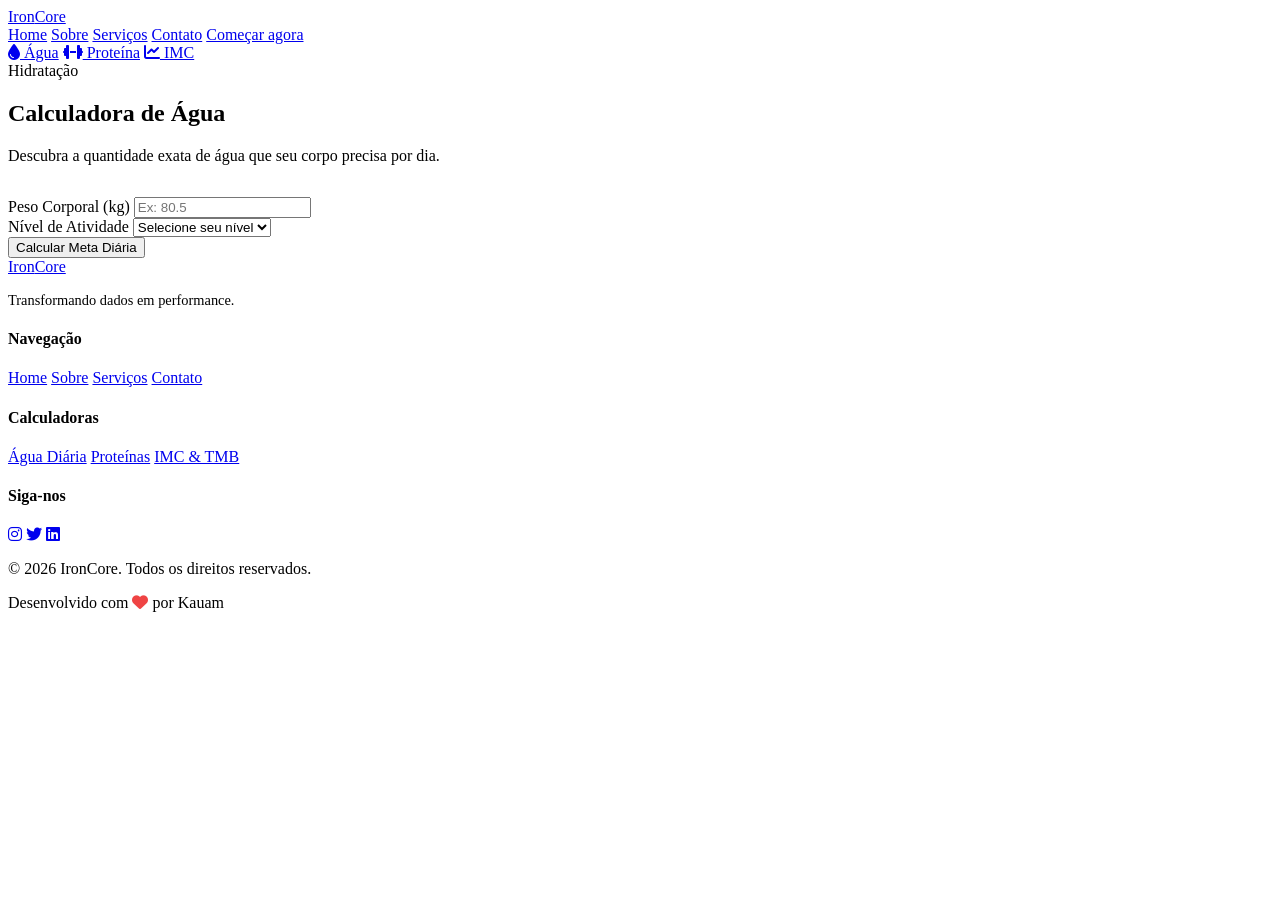
==== site Ironcore/pages/calc-agua.html @ 98039644 "chore: add remaining project files" ====
<!DOCTYPE html>
<html lang="pt-BR">
<head>
  <meta charset="UTF-8">
  <meta name="viewport" content="width=device-width, initial-scale=1.0">
  <title>Calculadora de Água | IronCore</title>
  <link rel="stylesheet" href="/css/styles.css">
  <link rel="stylesheet" href="https://cdnjs.cloudflare.com/ajax/libs/font-awesome/6.4.0/css/all.min.css">
  <link href="https://fonts.googleapis.com/css2?family=Inter:wght@400;500;600;700;800&display=swap" rel="stylesheet">
</head>
<body>

  <header class="header">
    <nav class="nav-container">
      <a href="/site Ironcore/index.html" class="logo">Iron<span>Core</span></a>
      <div class="nav-links">
        <a href="/site Ironcore/index.html">Home</a>
        <a href="sobre.html">Sobre</a>
        <a href="servicos.html">Serviços</a>
        <a href="contato.html">Contato</a>
        <a href="calc-agua.html" class="nav-cta">Começar agora</a>
      </div>
    </nav>
  </header>

  <main class="calc-container">
    <div class="calc-switcher">
      <a href="calc-agua.html" class="switch-item active"><i class="fas fa-droplet"></i> Água</a>
      <a href="calc-proteina.html" class="switch-item"><i class="fas fa-dumbbell"></i> Proteína</a>
      <a href="calc-imc.html" class="switch-item"><i class="fas fa-chart-line"></i> IMC</a>
    </div>

    <div class="calc-card">
      <div class="section-header" style="text-align: left; margin-bottom: 2rem;">
        <span class="label">Hidratação</span>
        <h2>Calculadora de Água</h2>
        <p>Descubra a quantidade exata de água que seu corpo precisa por dia.</p>
      </div>

      <form id="form-water" class="calc-form">
        <div class="input-group">
          <label for="water-weight">Peso Corporal (kg)</label>
          <input type="number" id="water-weight" placeholder="Ex: 80.5" step="0.1" required>
        </div>
        <div class="input-group">
          <label for="water-activity">Nível de Atividade</label>
          <select id="water-activity" required>
            <option value="" disabled selected hidden>Selecione seu nível</option>
            <option value="SEDENTARY">Sedentário</option>
            <option value="LIGHT">Leve</option>
            <option value="MODERATE">Moderado</option>
            <option value="INTENSE">Intenso</option>
            <option value="ATHLETE">Atleta</option>
          </select>
        </div>
        <button type="submit" class="btn btn-primary btn-calc">
          <span class="btn-text">Calcular Meta Diária</span>
          <div class="loader hidden"></div>
        </button>
      </form>

      <div id="result-water" class="result-box hidden"></div>
    </div>
  </main>

  <footer class="footer">
    <div class="footer-container">
      <div class="footer-col">
        <a href="/site Ironcore/index.html" class="logo">Iron<span>Core</span></a>
        <p style="color: var(--text-dim); margin-top: 1rem; font-size: 0.9rem;">
          Transformando dados em performance.
        </p>
      </div>
      <div class="footer-col">
        <h4>Navegação</h4>
        <div class="footer-links">
          <a href="/site Ironcore/index.html">Home</a>
          <a href="sobre.html">Sobre</a>
          <a href="servicos.html">Serviços</a>
          <a href="contato.html">Contato</a>
        </div>
      </div>
      <div class="footer-col">
        <h4>Calculadoras</h4>
        <div class="footer-links">
          <a href="calc-agua.html">Água Diária</a>
          <a href="calc-proteina.html">Proteínas</a>
          <a href="calc-imc.html">IMC & TMB</a>
        </div>
      </div>
      <div class="footer-col">
        <h4>Siga-nos</h4>
        <div class="social-links">
          <a href="#" class="social-icon"><i class="fab fa-instagram"></i></a>
          <a href="#" class="social-icon"><i class="fab fa-twitter"></i></a>
          <a href="#" class="social-icon"><i class="fab fa-linkedin"></i></a>
        </div>
      </div>
    </div>
    <div class="footer-bottom">
      <p>&copy; 2026 IronCore. Todos os direitos reservados.</p>
      <p>Desenvolvido com <i class="fas fa-heart" style="color: #ef4444"></i> por Kauam</p>
    </div>
  </footer>

  <script src="js/script.js"></script>
</body>
</html>
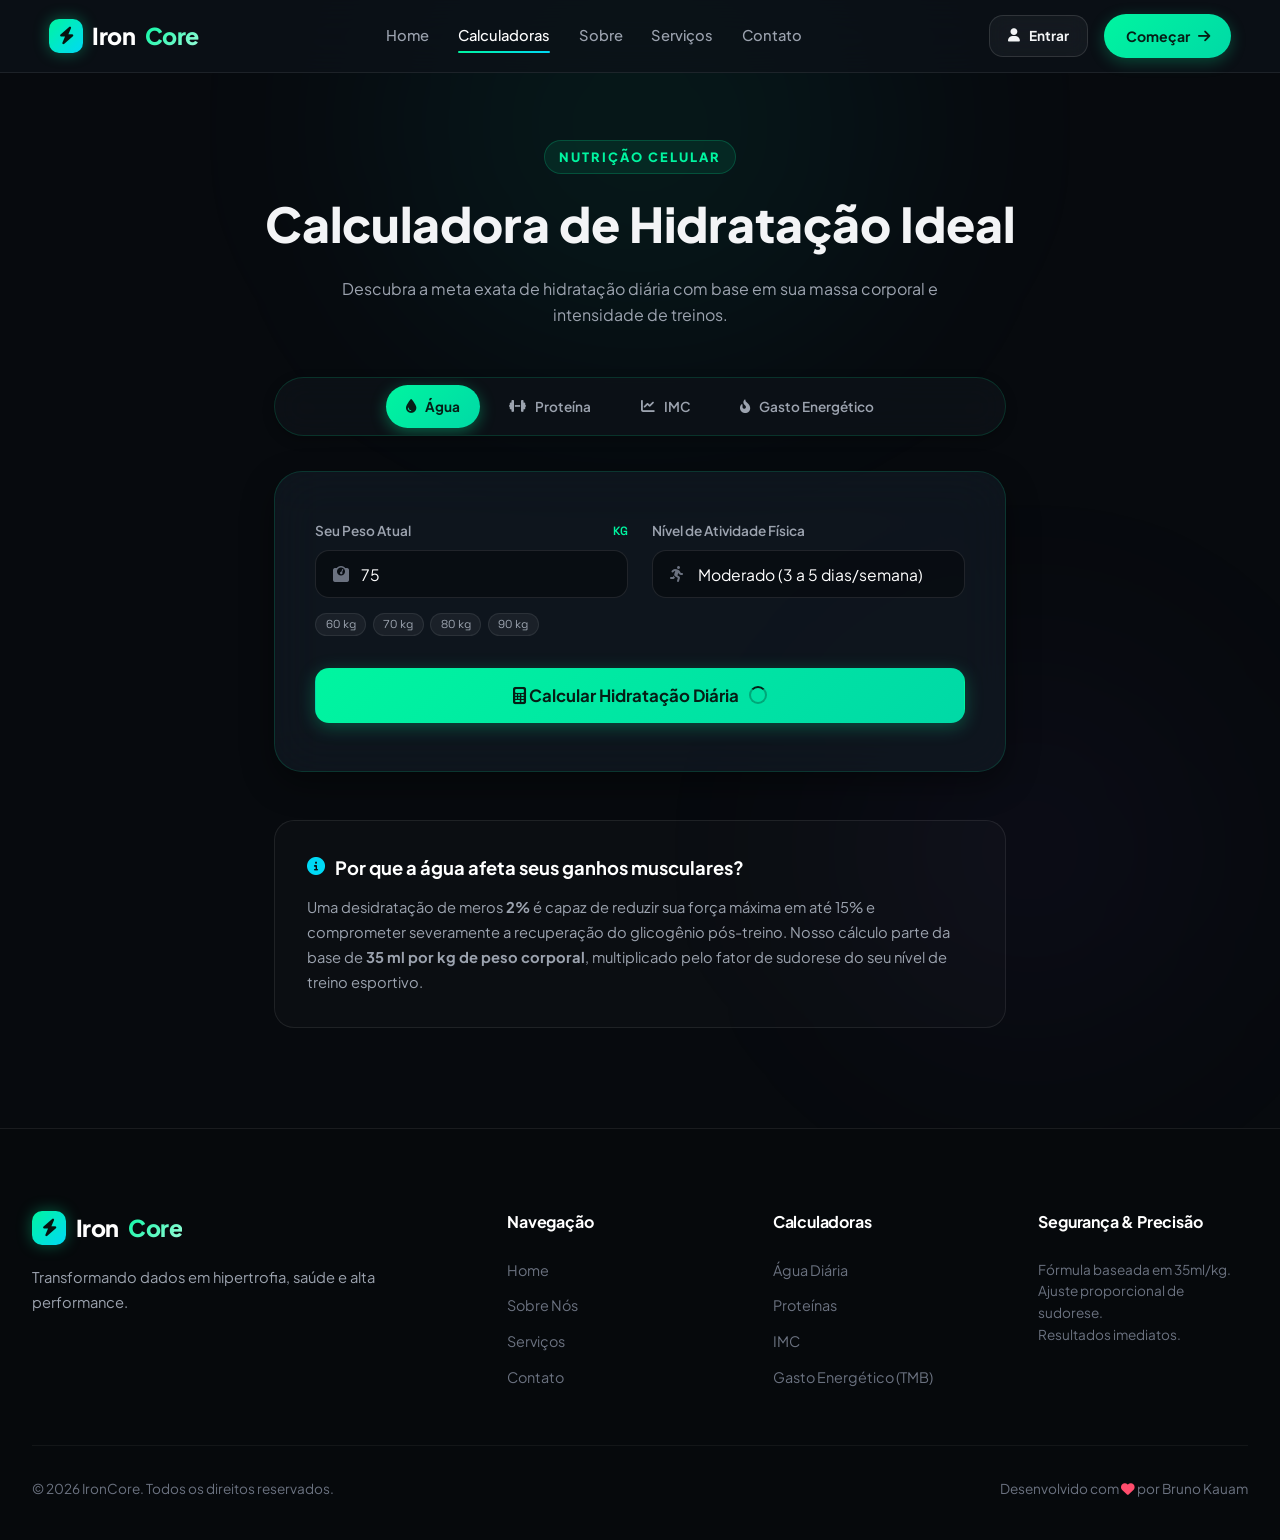
==== commit 309249d6: "refactor: remove dead code, fix caloric goals and improve exception handling" ====
--- a/site Ironcore/pages/calc-agua.html
+++ b/site Ironcore/pages/calc-agua.html
@@ -3,79 +3,154 @@
 <head>
   <meta charset="UTF-8">
   <meta name="viewport" content="width=device-width, initial-scale=1.0">
-  <title>Calculadora de Água | IronCore</title>
-  <link rel="stylesheet" href="/css/styles.css">
-  <link rel="stylesheet" href="https://cdnjs.cloudflare.com/ajax/libs/font-awesome/6.4.0/css/all.min.css">
-  <link href="https://fonts.googleapis.com/css2?family=Inter:wght@400;500;600;700;800&display=swap" rel="stylesheet">
+  <title>Calculadora de Água & Hidratação | IronCore</title>
+  
+  <link rel="preconnect" href="https://fonts.googleapis.com">
+  <link rel="preconnect" href="https://fonts.gstatic.com" crossorigin>
+  <link href="https://fonts.googleapis.com/css2?family=Plus+Jakarta+Sans:wght@300;400;500;600;700;800&family=Space+Grotesk:wght@500;700&display=swap" rel="stylesheet">
+  <link rel="stylesheet" href="https://cdnjs.cloudflare.com/ajax/libs/font-awesome/6.5.1/css/all.min.css">
+  <link rel="stylesheet" href="../css/styles.css">
 </head>
 <body>
 
+  <!-- HEADER -->
   <header class="header">
     <nav class="nav-container">
-      <a href="/site Ironcore/index.html" class="logo">Iron<span>Core</span></a>
+      <div class="brand-wrap">
+        <a href="../index.html" class="logo">
+          <div class="logo-badge"><i class="fas fa-bolt"></i></div>
+          Iron<span>Core</span>
+        </a>
+      </div>
+
       <div class="nav-links">
-        <a href="/site Ironcore/index.html">Home</a>
+        <a href="../index.html">Home</a>
+        <a href="calc-agua.html" class="active">Calculadoras</a>
         <a href="sobre.html">Sobre</a>
         <a href="servicos.html">Serviços</a>
         <a href="contato.html">Contato</a>
-        <a href="calc-agua.html" class="nav-cta">Começar agora</a>
+      </div>
+
+      <div class="nav-actions">
+        <a href="login-register.html" class="btn btn-secondary" style="padding: 0.55rem 1.1rem; font-size: 0.85rem;">
+          <i class="fas fa-user"></i> Entrar
+        </a>
+        <a href="calc-agua.html" class="nav-cta">
+          Começar <i class="fas fa-arrow-right"></i>
+        </a>
+        <button class="mobile-toggle" aria-label="Abrir menu">
+          <i class="fas fa-bars"></i>
+        </button>
       </div>
     </nav>
   </header>
 
-  <main class="calc-container">
-    <div class="calc-switcher">
-      <a href="calc-agua.html" class="switch-item active"><i class="fas fa-droplet"></i> Água</a>
-      <a href="calc-proteina.html" class="switch-item"><i class="fas fa-dumbbell"></i> Proteína</a>
-      <a href="calc-imc.html" class="switch-item"><i class="fas fa-chart-line"></i> IMC</a>
-    </div>
+  <!-- Mobile Drawer -->
+  <div class="mobile-menu">
+    <a href="../index.html">Home</a>
+    <a href="calc-agua.html" class="active">💧 Calculadora de Água</a>
+    <a href="calc-proteina.html">🥩 Calculadora de Proteína</a>
+    <a href="calc-imc.html">📊 Calculadora de IMC</a>
+    <a href="calc-energy.html">🔥 Gasto Energético (TMB/TDEE)</a>
+    <a href="sobre.html">Sobre</a>
+    <a href="servicos.html">Serviços</a>
+    <a href="contato.html">Contato</a>
+  </div>
 
-    <div class="calc-card">
-      <div class="section-header" style="text-align: left; margin-bottom: 2rem;">
-        <span class="label">Hidratação</span>
-        <h2>Calculadora de Água</h2>
-        <p>Descubra a quantidade exata de água que seu corpo precisa por dia.</p>
+  <main>
+    <section class="calc-page-hero">
+      <span class="section-label">Nutrição Celular</span>
+      <h1 style="font-size: clamp(2rem, 5vw, 3rem); font-weight: 800; margin-bottom: 0.8rem;">
+        Calculadora de <span class="gradient-text">Hidratação Ideal</span>
+      </h1>
+      <p style="color: var(--text-muted); max-width: 600px; margin: 0 auto;">
+        Descubra a meta exata de hidratação diária com base em sua massa corporal e intensidade de treinos.
+      </p>
+    </section>
+
+    <div class="calc-dedicated-container">
+      <!-- 4-Option Unified Switcher -->
+      <div class="calc-unified-switcher">
+        <a href="calc-agua.html" class="unified-switch-item active"><i class="fas fa-droplet"></i> Água</a>
+        <a href="calc-proteina.html" class="unified-switch-item"><i class="fas fa-dumbbell"></i> Proteína</a>
+        <a href="calc-imc.html" class="unified-switch-item"><i class="fas fa-chart-line"></i> IMC</a>
+        <a href="calc-energy.html" class="unified-switch-item"><i class="fas fa-fire-flame-curved"></i> Gasto Energético</a>
       </div>
 
-      <form id="form-water" class="calc-form">
-        <div class="input-group">
-          <label for="water-weight">Peso Corporal (kg)</label>
-          <input type="number" id="water-weight" placeholder="Ex: 80.5" step="0.1" required>
-        </div>
-        <div class="input-group">
-          <label for="water-activity">Nível de Atividade</label>
-          <select id="water-activity" required>
-            <option value="" disabled selected hidden>Selecione seu nível</option>
-            <option value="SEDENTARY">Sedentário</option>
-            <option value="LIGHT">Leve</option>
-            <option value="MODERATE">Moderado</option>
-            <option value="INTENSE">Intenso</option>
-            <option value="ATHLETE">Atleta</option>
-          </select>
-        </div>
-        <button type="submit" class="btn btn-primary btn-calc">
-          <span class="btn-text">Calcular Meta Diária</span>
-          <div class="loader hidden"></div>
-        </button>
-      </form>
+      <!-- Main Glass Card -->
+      <div class="calc-glass-card">
+        <form id="form-water">
+          <div class="calc-form-grid">
+            <div class="input-field">
+              <label for="water-weight">
+                Seu Peso Atual
+                <span class="label-unit">KG</span>
+              </label>
+              <div class="input-wrapper">
+                <i class="fas fa-weight-scale"></i>
+                <input type="number" id="water-weight" placeholder="Ex: 75" step="0.1" required value="75">
+              </div>
+              <div class="presets-chips">
+                <button type="button" class="chip-btn" data-target="water-weight" data-val="60">60 kg</button>
+                <button type="button" class="chip-btn" data-target="water-weight" data-val="70">70 kg</button>
+                <button type="button" class="chip-btn" data-target="water-weight" data-val="80">80 kg</button>
+                <button type="button" class="chip-btn" data-target="water-weight" data-val="90">90 kg</button>
+              </div>
+            </div>
 
-      <div id="result-water" class="result-box hidden"></div>
+            <div class="input-field">
+              <label for="water-activity">Nível de Atividade Física</label>
+              <div class="input-wrapper">
+                <i class="fas fa-person-running"></i>
+                <select id="water-activity" required>
+                  <option value="SEDENTARY">Sedentário (pouco exercício)</option>
+                  <option value="LIGHT">Leve (1 a 3 dias/semana)</option>
+                  <option value="MODERATE" selected>Moderado (3 a 5 dias/semana)</option>
+                  <option value="INTENSE">Intenso (6 a 7 dias/semana)</option>
+                  <option value="ATHLETE">Atleta (2x ao dia / Alta Carga)</option>
+                </select>
+              </div>
+            </div>
+          </div>
+
+          <button type="submit" class="btn btn-primary" style="width: 100%; padding: 1rem; font-size: 1.05rem;">
+            <span class="btn-text"><i class="fas fa-calculator"></i> Calcular Hidratação Diária</span>
+            <div class="loader hidden"></div>
+          </button>
+        </form>
+
+        <div id="result-water" class="result-box hidden"></div>
+      </div>
+
+      <!-- Science Explanatory Card -->
+      <div style="margin-top: 3rem; background: rgba(255,255,255,0.02); border: 1px solid var(--border-subtle); border-radius: var(--radius-lg); padding: 2rem;">
+        <h3 style="font-size: 1.15rem; color: var(--white); margin-bottom: 0.8rem; display: flex; align-items: center; gap: 0.6rem;">
+          <i class="fas fa-circle-info" style="color: var(--cyan);"></i> Por que a água afeta seus ganhos musculares?
+        </h3>
+        <p style="color: var(--text-muted); font-size: 0.92rem; line-height: 1.7;">
+          Uma desidratação de meros <strong>2%</strong> é capaz de reduzir sua força máxima em até 15% e comprometer severamente a recuperação do glicogênio pós-treino. Nosso cálculo parte da base de <strong>35 ml por kg de peso corporal</strong>, multiplicado pelo fator de sudorese do seu nível de treino esportivo.
+        </p>
+      </div>
     </div>
   </main>
 
+  <!-- FOOTER -->
   <footer class="footer">
     <div class="footer-container">
       <div class="footer-col">
-        <a href="/site Ironcore/index.html" class="logo">Iron<span>Core</span></a>
-        <p style="color: var(--text-dim); margin-top: 1rem; font-size: 0.9rem;">
-          Transformando dados em performance.
+        <a href="../index.html" class="logo">
+          <div class="logo-badge"><i class="fas fa-bolt"></i></div>
+          Iron<span>Core</span>
+        </a>
+        <p style="color: var(--text-muted); margin-top: 1.2rem; font-size: 0.92rem; line-height: 1.7;">
+          Transformando dados em hipertrofia, saúde e alta performance.
         </p>
       </div>
       <div class="footer-col">
         <h4>Navegação</h4>
         <div class="footer-links">
-          <a href="/site Ironcore/index.html">Home</a>
-          <a href="sobre.html">Sobre</a>
+          <a href="../index.html">Home</a>
+          <a href="sobre.html">Sobre Nós</a>
           <a href="servicos.html">Serviços</a>
           <a href="contato.html">Contato</a>
         </div>
@@ -85,24 +160,25 @@
         <div class="footer-links">
           <a href="calc-agua.html">Água Diária</a>
           <a href="calc-proteina.html">Proteínas</a>
-          <a href="calc-imc.html">IMC & TMB</a>
+          <a href="calc-imc.html">IMC</a>
+          <a href="calc-energy.html">Gasto Energético (TMB)</a>
         </div>
       </div>
       <div class="footer-col">
-        <h4>Siga-nos</h4>
-        <div class="social-links">
-          <a href="#" class="social-icon"><i class="fab fa-instagram"></i></a>
-          <a href="#" class="social-icon"><i class="fab fa-twitter"></i></a>
-          <a href="#" class="social-icon"><i class="fab fa-linkedin"></i></a>
-        </div>
+        <h4>Segurança & Precisão</h4>
+        <p style="color: var(--text-dim); font-size: 0.85rem; line-height: 1.6;">
+          Fórmula baseada em 35ml/kg.<br>
+          Ajuste proporcional de sudorese.<br>
+          Resultados imediatos.
+        </p>
       </div>
     </div>
     <div class="footer-bottom">
       <p>&copy; 2026 IronCore. Todos os direitos reservados.</p>
-      <p>Desenvolvido com <i class="fas fa-heart" style="color: #ef4444"></i> por Kauam</p>
+      <p>Desenvolvido com <i class="fas fa-heart" style="color: var(--danger)"></i> por Bruno Kauam</p>
     </div>
   </footer>
 
-  <script src="js/script.js"></script>
+  <script src="../js/script.js"></script>
 </body>
 </html>
--- a/site Ironcore/css/styles.css
+++ b/site Ironcore/css/styles.css
@@ -0,0 +1,1646 @@
+/* ==========================================================================
+   IRONCORE - HIGH-PERFORMANCE FITNESS & NUTRI-TECH DESIGN SYSTEM
+   Modern Dark Aesthetic | Neon Mint & Cyan Accents | Glassmorphism & Micro-animations
+   Integrated with Java Spring Boot API
+   ========================================================================== */
+
+:root {
+  /* Color Palette */
+  --bg-deep: #070a0e;
+  --bg-dark: #0d1218;
+  --bg-surface: #121820;
+  --bg-card: rgba(18, 26, 36, 0.7);
+  --bg-card-hover: rgba(25, 36, 50, 0.85);
+  --bg-glass: rgba(18, 26, 36, 0.55);
+  --bg-accent: rgba(255, 255, 255, 0.06);
+  --border-glass: rgba(0, 245, 160, 0.15);
+  --border-subtle: rgba(255, 255, 255, 0.08);
+
+  /* Brand Accents */
+  --primary: #00F5A0;
+  --primary-light: #5effc4;
+  --primary-dark: #00b875;
+  --primary-glow: rgba(0, 245, 160, 0.35);
+  --cyan: #00D9F5;
+  --cyan-glow: rgba(0, 217, 245, 0.3);
+  --amber: #F59E0B;
+  --amber-glow: rgba(245, 158, 11, 0.25);
+  --danger: #FF4D6D;
+  --purple: #8B5CF6;
+  
+  /* Text */
+  --text-main: #F3F4F6;
+  --text-muted: #9CA3AF;
+  --text-dim: #6B7280;
+  --white: #FFFFFF;
+
+  /* Typography & Layout */
+  --font-main: 'Plus Jakarta Sans', 'Inter', -apple-system, BlinkMacSystemFont, 'Segoe UI', Roboto, sans-serif;
+  --font-mono: 'Space Grotesk', 'Fira Code', monospace;
+  --radius-sm: 8px;
+  --radius-md: 14px;
+  --radius-lg: 20px;
+  --radius-xl: 28px;
+  --radius-pill: 9999px;
+
+  /* Effects */
+  --shadow-sm: 0 4px 12px rgba(0, 0, 0, 0.25);
+  --shadow-md: 0 12px 32px rgba(0, 0, 0, 0.4);
+  --shadow-glow: 0 0 25px var(--primary-glow);
+  --transition-fast: 0.18s cubic-bezier(0.4, 0, 0.2, 1);
+  --transition-normal: 0.3s cubic-bezier(0.16, 1, 0.3, 1);
+  --transition-smooth: 0.5s cubic-bezier(0.16, 1, 0.3, 1);
+}
+
+/* --- RESET & GLOBAL BASE --- */
+*, *::before, *::after {
+  box-sizing: border-box;
+  margin: 0;
+  padding: 0;
+}
+
+html {
+  scroll-behavior: smooth;
+  color-scheme: dark;
+}
+
+body {
+  font-family: var(--font-main);
+  background-color: var(--bg-deep);
+  color: var(--text-main);
+  line-height: 1.6;
+  min-height: 100vh;
+  position: relative;
+  overflow-x: hidden;
+  -webkit-font-smoothing: antialiased;
+  -moz-osx-font-smoothing: grayscale;
+}
+
+/* Ambient Radial Glow Background */
+body::before {
+  content: '';
+  position: fixed;
+  top: -150px;
+  left: 50%;
+  transform: translateX(-50%);
+  width: 900px;
+  height: 550px;
+  background: radial-gradient(circle, rgba(0, 245, 160, 0.08) 0%, rgba(0, 217, 245, 0.04) 40%, transparent 70%);
+  filter: blur(80px);
+  pointer-events: none;
+  z-index: 0;
+}
+
+body::after {
+  content: '';
+  position: fixed;
+  bottom: -200px;
+  right: -100px;
+  width: 700px;
+  height: 500px;
+  background: radial-gradient(circle, rgba(139, 92, 246, 0.06) 0%, transparent 65%);
+  filter: blur(100px);
+  pointer-events: none;
+  z-index: 0;
+}
+
+a {
+  text-decoration: none;
+  color: inherit;
+  transition: var(--transition-normal);
+}
+
+ul {
+  list-style: none;
+}
+
+img {
+  max-width: 100%;
+  display: block;
+}
+
+/* Custom Scrollbar */
+::-webkit-scrollbar {
+  width: 8px;
+}
+::-webkit-scrollbar-track {
+  background: var(--bg-deep);
+}
+::-webkit-scrollbar-thumb {
+  background: rgba(255, 255, 255, 0.15);
+  border-radius: var(--radius-pill);
+}
+::-webkit-scrollbar-thumb:hover {
+  background: var(--primary);
+}
+
+/* --- NAVIGATION HEADER --- */
+.header {
+  position: fixed;
+  top: 0;
+  left: 0;
+  width: 100%;
+  z-index: 1000;
+  background: rgba(13, 18, 24, 0.75);
+  backdrop-filter: blur(20px);
+  -webkit-backdrop-filter: blur(20px);
+  border-bottom: 1px solid var(--border-subtle);
+  transition: var(--transition-normal);
+}
+
+.header.scrolled {
+  background: rgba(7, 10, 14, 0.92);
+  box-shadow: 0 10px 30px rgba(0, 0, 0, 0.6);
+  border-bottom-color: rgba(0, 245, 160, 0.12);
+}
+
+.nav-container {
+  max-width: 1240px;
+  margin: 0 auto;
+  padding: 0.9rem 1.8rem;
+  display: flex;
+  align-items: center;
+  justify-content: space-between;
+  position: relative;
+}
+
+.brand-wrap {
+  display: flex;
+  align-items: center;
+  gap: 0.8rem;
+}
+
+.logo {
+  display: flex;
+  align-items: center;
+  gap: 0.6rem;
+  font-size: 1.45rem;
+  font-weight: 800;
+  letter-spacing: -0.5px;
+  color: var(--white);
+}
+
+.logo-badge {
+  width: 34px;
+  height: 34px;
+  background: linear-gradient(135deg, var(--primary), var(--cyan));
+  border-radius: 10px;
+  display: flex;
+  align-items: center;
+  justify-content: center;
+  color: #07130e;
+  font-size: 1.1rem;
+  font-weight: 900;
+  box-shadow: 0 0 15px var(--primary-glow);
+}
+
+.logo span {
+  background: linear-gradient(135deg, var(--primary), #a2fcdb);
+  -webkit-background-clip: text;
+  -webkit-text-fill-color: transparent;
+}
+
+/* API Live Pulse Badge in Navbar */
+.api-status-badge {
+  display: inline-flex;
+  align-items: center;
+  gap: 0.45rem;
+  padding: 0.3rem 0.75rem;
+  border-radius: var(--radius-pill);
+  font-size: 0.72rem;
+  font-weight: 600;
+  background: rgba(0, 245, 160, 0.08);
+  border: 1px solid rgba(0, 245, 160, 0.25);
+  color: var(--primary);
+  transition: var(--transition-normal);
+}
+
+.api-status-badge .dot {
+  width: 7px;
+  height: 7px;
+  border-radius: 50%;
+  background-color: var(--primary);
+  box-shadow: 0 0 8px var(--primary);
+  animation: pulse-dot 2s infinite;
+}
+
+.api-status-badge.offline {
+  background: rgba(245, 158, 11, 0.08);
+  border-color: rgba(245, 158, 11, 0.3);
+  color: var(--amber);
+}
+
+.api-status-badge.offline .dot {
+  background-color: var(--amber);
+  box-shadow: 0 0 8px var(--amber);
+}
+
+@keyframes pulse-dot {
+  0% { transform: scale(0.95); opacity: 0.8; }
+  50% { transform: scale(1.3); opacity: 1; }
+  100% { transform: scale(0.95); opacity: 0.8; }
+}
+
+.nav-links {
+  display: flex;
+  gap: 1.8rem;
+  align-items: center;
+}
+
+.nav-links a {
+  font-size: 0.92rem;
+  font-weight: 500;
+  color: var(--text-muted);
+  position: relative;
+  padding: 0.3rem 0;
+}
+
+.nav-links a::after {
+  content: '';
+  position: absolute;
+  bottom: 0;
+  left: 0;
+  width: 0;
+  height: 2px;
+  background: linear-gradient(90deg, var(--primary), var(--cyan));
+  transition: width 0.3s ease;
+  border-radius: 2px;
+}
+
+.nav-links a:hover,
+.nav-links a.active {
+  color: var(--white);
+}
+
+.nav-links a:hover::after,
+.nav-links a.active::after {
+  width: 100%;
+}
+
+.nav-actions {
+  display: flex;
+  align-items: center;
+  gap: 1rem;
+}
+
+.nav-cta {
+  background: linear-gradient(135deg, var(--primary), #00d9a6);
+  color: #061e16 !important;
+  padding: 0.65rem 1.35rem;
+  border-radius: var(--radius-pill);
+  font-weight: 700;
+  font-size: 0.88rem;
+  display: inline-flex;
+  align-items: center;
+  gap: 0.5rem;
+  box-shadow: 0 4px 15px rgba(0, 245, 160, 0.25);
+  transition: var(--transition-normal);
+}
+
+.nav-cta:hover {
+  transform: translateY(-2px);
+  box-shadow: 0 8px 25px rgba(0, 245, 160, 0.4);
+  color: #04140f !important;
+}
+
+/* Mobile Toggle Hamburger */
+.mobile-toggle {
+  display: none;
+  background: none;
+  border: none;
+  color: var(--white);
+  font-size: 1.35rem;
+  cursor: pointer;
+  padding: 0.5rem;
+}
+
+/* Mobile Drawer Menu */
+.mobile-menu {
+  display: none;
+  position: fixed;
+  top: 65px;
+  left: 0;
+  width: 100%;
+  background: rgba(13, 18, 24, 0.98);
+  backdrop-filter: blur(25px);
+  border-bottom: 1px solid var(--border-glass);
+  padding: 1.5rem 2rem 2.5rem;
+  flex-direction: column;
+  gap: 1.2rem;
+  z-index: 999;
+  transform: translateY(-20px);
+  opacity: 0;
+  pointer-events: none;
+  transition: all 0.3s ease;
+}
+
+.mobile-menu.open {
+  display: flex;
+  transform: translateY(0);
+  opacity: 1;
+  pointer-events: all;
+}
+
+.mobile-menu a {
+  font-size: 1.1rem;
+  color: var(--text-main);
+  padding: 0.6rem 0;
+  border-bottom: 1px solid rgba(255, 255, 255, 0.05);
+}
+
+/* --- BUTTONS & CONTROLS --- */
+.btn {
+  display: inline-flex;
+  align-items: center;
+  justify-content: center;
+  gap: 0.6rem;
+  padding: 0.85rem 1.8rem;
+  border-radius: var(--radius-md);
+  font-weight: 700;
+  font-size: 0.95rem;
+  cursor: pointer;
+  transition: var(--transition-normal);
+  border: 1px solid transparent;
+  font-family: inherit;
+  position: relative;
+  overflow: hidden;
+}
+
+.btn-primary {
+  background: linear-gradient(135deg, var(--primary) 0%, #00d9a6 100%);
+  color: #061e16;
+  box-shadow: 0 4px 18px rgba(0, 245, 160, 0.28);
+}
+
+.btn-primary:hover {
+  transform: translateY(-2px);
+  box-shadow: 0 8px 25px rgba(0, 245, 160, 0.45);
+  background: linear-gradient(135deg, #26fbb1 0%, #00e6b0 100%);
+}
+
+.btn-secondary {
+  background: rgba(255, 255, 255, 0.04);
+  color: var(--text-main);
+  border: 1px solid rgba(255, 255, 255, 0.12);
+  backdrop-filter: blur(10px);
+}
+
+.btn-secondary:hover {
+  background: rgba(255, 255, 255, 0.09);
+  border-color: var(--primary);
+  color: var(--primary);
+  transform: translateY(-2px);
+}
+
+.btn-outline-primary {
+  background: transparent;
+  color: var(--primary);
+  border: 1px solid rgba(0, 245, 160, 0.4);
+}
+
+.btn-outline-primary:hover {
+  background: rgba(0, 245, 160, 0.1);
+  border-color: var(--primary);
+}
+
+.btn:disabled {
+  opacity: 0.6;
+  cursor: not-allowed;
+  transform: none !important;
+}
+
+/* Spinner Loader */
+.loader {
+  width: 18px;
+  height: 18px;
+  border: 2px solid rgba(6, 30, 22, 0.3);
+  border-top-color: #061e16;
+  border-radius: 50%;
+  animation: spin 0.7s linear infinite;
+}
+
+@keyframes spin {
+  to { transform: rotate(360deg); }
+}
+
+/* --- HERO SECTION --- */
+.hero {
+  padding: 170px 2rem 90px;
+  max-width: 1180px;
+  margin: 0 auto;
+  text-align: center;
+  position: relative;
+  z-index: 1;
+}
+
+.hero-pill-tag {
+  display: inline-flex;
+  align-items: center;
+  gap: 0.5rem;
+  background: rgba(0, 245, 160, 0.08);
+  border: 1px solid rgba(0, 245, 160, 0.25);
+  color: var(--primary);
+  padding: 0.45rem 1.1rem;
+  border-radius: var(--radius-pill);
+  font-size: 0.8rem;
+  font-weight: 700;
+  text-transform: uppercase;
+  letter-spacing: 1px;
+  margin-bottom: 1.8rem;
+  animation: float 4s ease-in-out infinite;
+}
+
+@keyframes float {
+  0%, 100% { transform: translateY(0); }
+  50% { transform: translateY(-5px); }
+}
+
+.hero h1 {
+  font-size: clamp(2.4rem, 6.5vw, 4.3rem);
+  font-weight: 800;
+  line-height: 1.15;
+  letter-spacing: -1.5px;
+  color: var(--white);
+  margin-bottom: 1.5rem;
+}
+
+.hero h1 .gradient-text {
+  background: linear-gradient(135deg, var(--primary) 0%, var(--cyan) 50%, #9bf9db 100%);
+  -webkit-background-clip: text;
+  -webkit-text-fill-color: transparent;
+}
+
+.hero p {
+  font-size: clamp(1.05rem, 2.5vw, 1.25rem);
+  color: var(--text-muted);
+  max-width: 720px;
+  margin: 0 auto 2.5rem;
+  font-weight: 400;
+}
+
+.hero-btns {
+  display: flex;
+  gap: 1.2rem;
+  justify-content: center;
+  align-items: center;
+  flex-wrap: wrap;
+  margin-bottom: 3.5rem;
+}
+
+/* Hero Stats Bar */
+.hero-stats {
+  display: grid;
+  grid-template-columns: repeat(auto-fit, minmax(180px, 1fr));
+  gap: 1.5rem;
+  max-width: 900px;
+  margin: 0 auto;
+  padding: 1.5rem;
+  background: var(--bg-glass);
+  backdrop-filter: blur(16px);
+  border: 1px solid var(--border-glass);
+  border-radius: var(--radius-lg);
+  box-shadow: var(--shadow-md);
+}
+
+.stat-item {
+  text-align: center;
+}
+
+.stat-num {
+  font-size: 1.9rem;
+  font-weight: 800;
+  color: var(--white);
+  font-family: var(--font-mono);
+  background: linear-gradient(135deg, var(--white), var(--primary));
+  -webkit-background-clip: text;
+  -webkit-text-fill-color: transparent;
+}
+
+.stat-desc {
+  font-size: 0.8rem;
+  color: var(--text-dim);
+  text-transform: uppercase;
+  letter-spacing: 0.5px;
+  font-weight: 600;
+  margin-top: 0.2rem;
+}
+
+/* --- INTERACTIVE QUICK CALCULATOR (HOME WIDGET) --- */
+.quick-calc-section {
+  padding: 30px 2rem 90px;
+  max-width: 1050px;
+  margin: 0 auto;
+  position: relative;
+  z-index: 1;
+}
+
+.widget-frame {
+  background: var(--bg-card);
+  backdrop-filter: blur(25px);
+  border: 1px solid var(--border-glass);
+  border-radius: var(--radius-xl);
+  padding: 2.5rem;
+  box-shadow: 0 25px 60px -15px rgba(0, 0, 0, 0.7);
+  position: relative;
+  overflow: hidden;
+}
+
+.widget-frame::before {
+  content: '';
+  position: absolute;
+  top: 0;
+  left: 0;
+  right: 0;
+  height: 2px;
+  background: linear-gradient(90deg, transparent, var(--primary), var(--cyan), transparent);
+}
+
+.widget-header {
+  display: flex;
+  align-items: center;
+  justify-content: space-between;
+  flex-wrap: wrap;
+  gap: 1rem;
+  margin-bottom: 2rem;
+}
+
+.widget-title h2 {
+  font-size: 1.6rem;
+  font-weight: 700;
+  color: var(--white);
+}
+
+.widget-title p {
+  color: var(--text-muted);
+  font-size: 0.9rem;
+}
+
+/* Modern Tab Switcher Pills */
+.calc-nav-tabs {
+  display: flex;
+  gap: 0.5rem;
+  background: rgba(0, 0, 0, 0.35);
+  padding: 0.4rem;
+  border-radius: var(--radius-pill);
+  border: 1px solid var(--border-subtle);
+  overflow-x: auto;
+}
+
+.tab-btn {
+  display: inline-flex;
+  align-items: center;
+  gap: 0.5rem;
+  padding: 0.55rem 1.15rem;
+  border-radius: var(--radius-pill);
+  font-size: 0.85rem;
+  font-weight: 600;
+  color: var(--text-muted);
+  background: transparent;
+  border: none;
+  cursor: pointer;
+  transition: var(--transition-normal);
+  white-space: nowrap;
+  font-family: inherit;
+}
+
+.tab-btn:hover {
+  color: var(--white);
+  background: rgba(255, 255, 255, 0.05);
+}
+
+.tab-btn.active {
+  background: linear-gradient(135deg, var(--primary), #00d9a6);
+  color: #061e16;
+  box-shadow: 0 4px 15px rgba(0, 245, 160, 0.3);
+}
+
+/* Tab Panels */
+.tab-content {
+  display: none;
+  opacity: 0;
+  transform: translateY(12px);
+  transition: opacity 0.35s ease, transform 0.35s ease;
+}
+
+.tab-content.active {
+  display: block;
+  opacity: 1;
+  transform: translateY(0);
+}
+
+/* --- FORMS & INPUT CONTROLS --- */
+.calc-form-grid {
+  display: grid;
+  grid-template-columns: repeat(auto-fit, minmax(220px, 1fr));
+  gap: 1.5rem;
+  margin-bottom: 2rem;
+}
+
+.input-field {
+  display: flex;
+  flex-direction: column;
+  gap: 0.5rem;
+}
+
+.input-field label {
+  font-size: 0.85rem;
+  font-weight: 600;
+  color: var(--text-muted);
+  display: flex;
+  align-items: center;
+  justify-content: space-between;
+}
+
+.input-field label .label-unit {
+  font-size: 0.75rem;
+  color: var(--primary);
+  font-family: var(--font-mono);
+}
+
+.input-wrapper {
+  position: relative;
+  display: flex;
+  align-items: center;
+}
+
+.input-wrapper i {
+  position: absolute;
+  left: 1.1rem;
+  color: var(--text-dim);
+  font-size: 1rem;
+  pointer-events: none;
+  transition: var(--transition-fast);
+}
+
+.input-wrapper input,
+.input-wrapper select {
+  width: 100%;
+  padding: 0.85rem 1rem 0.85rem 2.8rem;
+  background: rgba(7, 10, 14, 0.65);
+  border: 1px solid rgba(255, 255, 255, 0.1);
+  border-radius: var(--radius-md);
+  color: var(--white);
+  font-size: 0.98rem;
+  font-family: inherit;
+  transition: var(--transition-normal);
+  appearance: none;
+}
+
+.input-wrapper select {
+  cursor: pointer;
+}
+
+.input-wrapper select option {
+  background: var(--bg-surface);
+  color: var(--white);
+}
+
+.input-wrapper input:focus,
+.input-wrapper select:focus {
+  outline: none;
+  border-color: var(--primary);
+  background: rgba(7, 10, 14, 0.9);
+  box-shadow: 0 0 0 3px rgba(0, 245, 160, 0.18);
+}
+
+.input-wrapper:focus-within i {
+  color: var(--primary);
+}
+
+/* Quick Select Preset Chips */
+.presets-chips {
+  display: flex;
+  gap: 0.4rem;
+  margin-top: 0.4rem;
+  flex-wrap: wrap;
+}
+
+.chip-btn {
+  background: rgba(255, 255, 255, 0.05);
+  border: 1px solid rgba(255, 255, 255, 0.08);
+  padding: 0.22rem 0.6rem;
+  border-radius: var(--radius-pill);
+  font-size: 0.72rem;
+  color: var(--text-muted);
+  cursor: pointer;
+  transition: var(--transition-fast);
+  font-family: var(--font-mono);
+}
+
+.chip-btn:hover {
+  background: rgba(0, 245, 160, 0.12);
+  border-color: var(--primary);
+  color: var(--primary);
+}
+
+/* --- RESULT BOX & METERS --- */
+.result-box {
+  margin-top: 2rem;
+  padding: 2rem;
+  border-radius: var(--radius-lg);
+  background: rgba(13, 18, 24, 0.9);
+  border: 1px solid var(--border-glass);
+  box-shadow: var(--shadow-md);
+  display: block;
+  opacity: 1;
+  translate: 0;
+  transition: display 0.4s, opacity 0.4s ease-out, translate 0.4s ease-out;
+  transition-behavior: allow-discrete;
+}
+
+@starting-style {
+  .result-box {
+    opacity: 0;
+    translate: 0 15px;
+  }
+}
+
+.result-box:where(.hidden, [hidden]) {
+  display: none;
+  opacity: 0;
+  translate: 0 15px;
+}
+
+.result-box.res-error {
+  border-color: rgba(255, 77, 109, 0.4);
+  background: rgba(45, 14, 22, 0.6);
+  color: #ff94a6;
+}
+
+.result-header {
+  display: flex;
+  align-items: center;
+  justify-content: space-between;
+  margin-bottom: 1.5rem;
+  padding-bottom: 1rem;
+  border-bottom: 1px solid rgba(255, 255, 255, 0.08);
+}
+
+.result-source-badge {
+  display: inline-flex;
+  align-items: center;
+  gap: 0.4rem;
+  font-size: 0.75rem;
+  font-weight: 600;
+  color: var(--primary);
+  background: rgba(0, 245, 160, 0.08);
+  padding: 0.3rem 0.75rem;
+  border-radius: var(--radius-pill);
+  border: 1px solid rgba(0, 245, 160, 0.2);
+}
+
+.copy-result-btn {
+  background: transparent;
+  border: 1px solid rgba(255, 255, 255, 0.12);
+  color: var(--text-muted);
+  padding: 0.35rem 0.8rem;
+  border-radius: var(--radius-sm);
+  font-size: 0.78rem;
+  cursor: pointer;
+  display: inline-flex;
+  align-items: center;
+  gap: 0.4rem;
+  transition: var(--transition-fast);
+}
+
+.copy-result-btn:hover {
+  color: var(--white);
+  border-color: var(--primary);
+  background: rgba(0, 245, 160, 0.08);
+}
+
+/* Result Main Value Display */
+.metric-highlight {
+  display: flex;
+  flex-direction: column;
+  align-items: center;
+  text-align: center;
+  margin-bottom: 1.5rem;
+}
+
+.metric-big-num {
+  font-size: clamp(2.4rem, 5vw, 3.5rem);
+  font-weight: 800;
+  font-family: var(--font-mono);
+  color: var(--white);
+  line-height: 1.1;
+  background: linear-gradient(135deg, var(--white), var(--primary));
+  -webkit-background-clip: text;
+  -webkit-text-fill-color: transparent;
+}
+
+.metric-subtitle {
+  font-size: 0.95rem;
+  color: var(--text-muted);
+  margin-top: 0.4rem;
+  font-weight: 500;
+}
+
+/* Category Badge (IMC, Goal, Activity) */
+.badge-category {
+  display: inline-flex;
+  align-items: center;
+  gap: 0.5rem;
+  padding: 0.4rem 1.1rem;
+  border-radius: var(--radius-pill);
+  font-size: 0.85rem;
+  font-weight: 700;
+  margin-top: 0.6rem;
+  background: rgba(0, 245, 160, 0.15);
+  color: var(--primary);
+  border: 1px solid var(--primary);
+}
+
+/* Visual Gauge Meter for IMC */
+.imc-gauge-container {
+  margin: 1.5rem 0;
+  width: 100%;
+}
+
+.imc-meter-track {
+  height: 12px;
+  border-radius: var(--radius-pill);
+  background: linear-gradient(90deg, #38bdf8 0%, #00F5A0 25%, #facc15 65%, #f87171 100%);
+  position: relative;
+  overflow: visible;
+  box-shadow: 0 2px 8px rgba(0,0,0,0.5);
+}
+
+.imc-marker {
+  position: absolute;
+  top: -6px;
+  width: 24px;
+  height: 24px;
+  background: var(--white);
+  border: 3px solid var(--bg-deep);
+  border-radius: 50%;
+  transform: translateX(-50%);
+  box-shadow: 0 0 10px rgba(0,0,0,0.8), 0 0 12px var(--primary);
+  transition: left 0.8s cubic-bezier(0.16, 1, 0.3, 1);
+}
+
+.imc-labels {
+  display: flex;
+  justify-content: space-between;
+  margin-top: 0.6rem;
+  font-size: 0.72rem;
+  color: var(--text-dim);
+  font-weight: 600;
+}
+
+/* Water Glasses Visualizer */
+.glasses-grid {
+  display: flex;
+  flex-wrap: wrap;
+  gap: 0.6rem;
+  justify-content: center;
+  margin: 1.5rem 0 1rem;
+}
+
+.glass-item {
+  width: 38px;
+  height: 48px;
+  background: rgba(0, 217, 245, 0.12);
+  border: 2px solid rgba(0, 217, 245, 0.4);
+  border-radius: 0 0 8px 8px;
+  display: flex;
+  align-items: center;
+  justify-content: center;
+  color: var(--cyan);
+  font-size: 0.7rem;
+  font-weight: 700;
+  position: relative;
+  overflow: hidden;
+  transition: var(--transition-fast);
+}
+
+.glass-item::after {
+  content: '';
+  position: absolute;
+  bottom: 0;
+  left: 0;
+  width: 100%;
+  height: 75%;
+  background: rgba(0, 217, 245, 0.3);
+  border-top: 1px solid var(--cyan);
+  animation: wave 2s infinite ease-in-out alternate;
+}
+
+@keyframes wave {
+  0% { transform: scaleY(0.9); }
+  100% { transform: scaleY(1.05); }
+}
+
+/* Result Cards Breakdown Grid */
+.result-cards-grid {
+  display: grid;
+  grid-template-columns: repeat(auto-fit, minmax(180px, 1fr));
+  gap: 1rem;
+  margin-top: 1.5rem;
+}
+
+.res-subcard {
+  background: rgba(255, 255, 255, 0.03);
+  border: 1px solid rgba(255, 255, 255, 0.07);
+  padding: 1.2rem;
+  border-radius: var(--radius-md);
+  text-align: center;
+  transition: var(--transition-fast);
+}
+
+.res-subcard:hover {
+  background: rgba(255, 255, 255, 0.06);
+  border-color: rgba(0, 245, 160, 0.3);
+}
+
+.res-subcard .res-label {
+  font-size: 0.75rem;
+  color: var(--text-dim);
+  text-transform: uppercase;
+  font-weight: 700;
+  letter-spacing: 0.5px;
+  display: block;
+}
+
+.res-subcard .res-val {
+  font-size: 1.4rem;
+  font-weight: 800;
+  color: var(--white);
+  font-family: var(--font-mono);
+  margin-top: 0.3rem;
+  display: block;
+}
+
+.res-subcard.highlight {
+  border-color: rgba(0, 245, 160, 0.35);
+  background: rgba(0, 245, 160, 0.06);
+}
+
+.res-subcard.highlight .res-val {
+  color: var(--primary);
+}
+
+/* --- CALCULATOR DEDICATED PAGES --- */
+.calc-page-hero {
+  padding: 140px 2rem 50px;
+  max-width: 900px;
+  margin: 0 auto;
+  text-align: center;
+  position: relative;
+  z-index: 1;
+}
+
+.calc-dedicated-container {
+  max-width: 780px;
+  margin: 0 auto;
+  padding: 0 1.5rem 100px;
+  position: relative;
+  z-index: 1;
+}
+
+/* 4-item pill switcher */
+.calc-unified-switcher {
+  display: flex;
+  justify-content: center;
+  gap: 0.6rem;
+  margin-bottom: 2.2rem;
+  background: rgba(13, 18, 24, 0.85);
+  backdrop-filter: blur(15px);
+  padding: 0.45rem;
+  border-radius: var(--radius-pill);
+  border: 1px solid var(--border-glass);
+  box-shadow: var(--shadow-sm);
+  overflow-x: auto;
+}
+
+.unified-switch-item {
+  display: flex;
+  align-items: center;
+  gap: 0.55rem;
+  padding: 0.65rem 1.25rem;
+  border-radius: var(--radius-pill);
+  font-size: 0.85rem;
+  font-weight: 600;
+  color: var(--text-muted);
+  transition: var(--transition-normal);
+  white-space: nowrap;
+}
+
+.unified-switch-item:hover {
+  color: var(--white);
+  background: rgba(255, 255, 255, 0.05);
+}
+
+.unified-switch-item.active {
+  background: linear-gradient(135deg, var(--primary), #00d9a6);
+  color: #061e16;
+  font-weight: 700;
+  box-shadow: 0 4px 15px rgba(0, 245, 160, 0.35);
+}
+
+.calc-glass-card {
+  background: var(--bg-card);
+  backdrop-filter: blur(25px);
+  border: 1px solid var(--border-glass);
+  border-radius: var(--radius-xl);
+  padding: 3rem 2.5rem;
+  box-shadow: var(--shadow-md);
+  position: relative;
+}
+
+/* --- BENEFITS & FEATURES SECTION --- */
+.benefits-section {
+  padding: 90px 2rem;
+  max-width: 1240px;
+  margin: 0 auto;
+  position: relative;
+  z-index: 1;
+}
+
+.section-header {
+  text-align: center;
+  max-width: 700px;
+  margin: 0 auto 4rem;
+}
+
+.section-label {
+  color: var(--primary);
+  font-size: 0.8rem;
+  font-weight: 800;
+  text-transform: uppercase;
+  letter-spacing: 2px;
+  display: inline-block;
+  margin-bottom: 0.8rem;
+  background: rgba(0, 245, 160, 0.08);
+  padding: 0.35rem 0.9rem;
+  border-radius: var(--radius-pill);
+  border: 1px solid rgba(0, 245, 160, 0.2);
+}
+
+.section-header h2 {
+  font-size: clamp(2rem, 4vw, 2.8rem);
+  font-weight: 800;
+  color: var(--white);
+  letter-spacing: -0.5px;
+  margin-bottom: 1rem;
+}
+
+.section-header p {
+  color: var(--text-muted);
+  font-size: 1.05rem;
+}
+
+.benefits-grid {
+  display: grid;
+  grid-template-columns: repeat(auto-fit, minmax(280px, 1fr));
+  gap: 2rem;
+}
+
+.benefit-card {
+  background: var(--bg-card);
+  backdrop-filter: blur(15px);
+  padding: 2.5rem 2rem;
+  border-radius: var(--radius-lg);
+  border: 1px solid var(--border-subtle);
+  transition: var(--transition-normal);
+  position: relative;
+  display: flex;
+  flex-direction: column;
+}
+
+.benefit-card:hover {
+  transform: translateY(-8px);
+  border-color: rgba(0, 245, 160, 0.4);
+  box-shadow: 0 20px 40px -15px rgba(0, 0, 0, 0.6), 0 0 25px rgba(0, 245, 160, 0.15);
+}
+
+.benefit-icon {
+  width: 58px;
+  height: 58px;
+  border-radius: var(--radius-md);
+  background: rgba(0, 245, 160, 0.1);
+  border: 1px solid rgba(0, 245, 160, 0.25);
+  color: var(--primary);
+  display: flex;
+  align-items: center;
+  justify-content: center;
+  font-size: 1.5rem;
+  margin-bottom: 1.5rem;
+  transition: var(--transition-normal);
+}
+
+.benefit-card:hover .benefit-icon {
+  background: var(--primary);
+  color: #061e16;
+  transform: scale(1.08) rotate(5deg);
+}
+
+.benefit-card h3 {
+  font-size: 1.3rem;
+  font-weight: 700;
+  color: var(--white);
+  margin-bottom: 0.8rem;
+}
+
+.benefit-card p {
+  color: var(--text-muted);
+  font-size: 0.95rem;
+  line-height: 1.6;
+}
+
+.benefit-link {
+  margin-top: auto;
+  padding-top: 1.5rem;
+  color: var(--primary);
+  font-size: 0.9rem;
+  font-weight: 700;
+  display: inline-flex;
+  align-items: center;
+  gap: 0.5rem;
+}
+
+.benefit-link i {
+  transition: transform 0.2s ease;
+}
+
+.benefit-card:hover .benefit-link i {
+  transform: translateX(5px);
+}
+
+/* --- ABOUT SECTION --- */
+.about-section {
+  padding: 100px 2rem;
+  max-width: 1240px;
+  margin: 0 auto;
+  position: relative;
+  z-index: 1;
+}
+
+.about-grid {
+  display: grid;
+  grid-template-columns: 1fr 1fr;
+  align-items: center;
+  gap: 4.5rem;
+}
+
+.about-image-wrapper {
+  position: relative;
+  border-radius: var(--radius-xl);
+  overflow: hidden;
+  border: 1px solid var(--border-glass);
+  box-shadow: 0 25px 60px -20px rgba(0, 0, 0, 0.8);
+}
+
+.about-image-wrapper img {
+  width: 100%;
+  height: 100%;
+  object-fit: cover;
+  transition: var(--transition-smooth);
+}
+
+.about-image-wrapper:hover img {
+  transform: scale(1.04);
+}
+
+.about-content h2 {
+  font-size: clamp(2rem, 3.5vw, 2.7rem);
+  font-weight: 800;
+  color: var(--white);
+  margin-bottom: 1.5rem;
+  line-height: 1.2;
+}
+
+.about-content p {
+  color: var(--text-muted);
+  font-size: 1.05rem;
+  margin-bottom: 1.5rem;
+}
+
+.features-checklist {
+  display: flex;
+  flex-direction: column;
+  gap: 0.8rem;
+  margin-bottom: 2rem;
+}
+
+.checklist-item {
+  display: flex;
+  align-items: center;
+  gap: 0.8rem;
+  color: var(--text-main);
+  font-size: 0.95rem;
+  font-weight: 500;
+}
+
+.checklist-item i {
+  color: var(--primary);
+  font-size: 1.1rem;
+}
+
+/* --- TESTIMONIALS SECTION --- */
+.testimonials-section {
+  padding: 90px 2rem;
+  max-width: 1240px;
+  margin: 0 auto;
+  position: relative;
+  z-index: 1;
+}
+
+.testimonials-grid {
+  display: grid;
+  grid-template-columns: repeat(auto-fit, minmax(300px, 1fr));
+  gap: 2rem;
+}
+
+.testimonial-card {
+  background: var(--bg-card);
+  backdrop-filter: blur(15px);
+  padding: 2.2rem;
+  border-radius: var(--radius-lg);
+  border: 1px solid var(--border-subtle);
+  position: relative;
+  transition: var(--transition-normal);
+}
+
+.testimonial-card:hover {
+  transform: translateY(-6px);
+  border-color: rgba(0, 245, 160, 0.3);
+}
+
+.star-rating {
+  color: #facc15;
+  font-size: 0.9rem;
+  margin-bottom: 1rem;
+  display: flex;
+  gap: 0.2rem;
+}
+
+.testimonial-text {
+  font-size: 0.98rem;
+  color: var(--text-muted);
+  line-height: 1.7;
+  margin-bottom: 1.5rem;
+}
+
+.testimonial-author {
+  display: flex;
+  align-items: center;
+  gap: 0.9rem;
+}
+
+.author-avatar {
+  width: 44px;
+  height: 44px;
+  border-radius: 50%;
+  background: linear-gradient(135deg, var(--primary), var(--cyan));
+  color: #061e16;
+  font-weight: 800;
+  display: flex;
+  align-items: center;
+  justify-content: center;
+  font-size: 1rem;
+}
+
+.author-info h4 {
+  font-size: 0.95rem;
+  color: var(--white);
+  font-weight: 700;
+}
+
+.author-info span {
+  font-size: 0.8rem;
+  color: var(--text-dim);
+}
+
+/* --- PRICING SECTION --- */
+.pricing-section {
+  padding: 90px 2rem;
+  max-width: 1180px;
+  margin: 0 auto;
+  position: relative;
+  z-index: 1;
+}
+
+.pricing-toggle {
+  display: flex;
+  align-items: center;
+  justify-content: center;
+  gap: 1rem;
+  margin-bottom: 3.5rem;
+  font-size: 0.95rem;
+  font-weight: 600;
+  color: var(--text-muted);
+}
+
+.switch-toggle {
+  position: relative;
+  display: inline-block;
+  width: 50px;
+  height: 26px;
+}
+
+.switch-toggle input {
+  opacity: 0;
+  width: 0;
+  height: 0;
+}
+
+.slider-round {
+  position: absolute;
+  cursor: pointer;
+  top: 0;
+  left: 0;
+  right: 0;
+  bottom: 0;
+  background-color: var(--bg-surface);
+  border: 1px solid var(--border-subtle);
+  transition: 0.3s;
+  border-radius: 34px;
+}
+
+.slider-round:before {
+  position: absolute;
+  content: "";
+  height: 18px;
+  width: 18px;
+  left: 3px;
+  bottom: 3px;
+  background-color: var(--white);
+  transition: 0.3s;
+  border-radius: 50%;
+}
+
+input:checked + .slider-round {
+  background-color: var(--primary);
+}
+
+input:checked + .slider-round:before {
+  transform: translateX(24px);
+  background-color: #061e16;
+}
+
+.pricing-grid {
+  display: grid;
+  grid-template-columns: repeat(auto-fit, minmax(290px, 1fr));
+  gap: 2rem;
+  align-items: center;
+}
+
+.pricing-card {
+  background: var(--bg-card);
+  backdrop-filter: blur(15px);
+  padding: 3rem 2.2rem;
+  border-radius: var(--radius-xl);
+  border: 1px solid var(--border-subtle);
+  text-align: center;
+  transition: var(--transition-normal);
+  position: relative;
+}
+
+.pricing-card:hover {
+  transform: translateY(-8px);
+  border-color: rgba(255, 255, 255, 0.2);
+}
+
+.pricing-card.featured {
+  background: rgba(18, 28, 38, 0.85);
+  border-color: var(--primary);
+  box-shadow: 0 20px 45px -10px rgba(0, 245, 160, 0.25);
+  transform: scale(1.04);
+}
+
+.pricing-card.featured:hover {
+  transform: scale(1.04) translateY(-8px);
+}
+
+.featured-tag {
+  position: absolute;
+  top: -14px;
+  left: 50%;
+  transform: translateX(-50%);
+  background: linear-gradient(135deg, var(--primary), #00d9a6);
+  color: #061e16;
+  font-size: 0.72rem;
+  font-weight: 800;
+  text-transform: uppercase;
+  padding: 0.35rem 1rem;
+  border-radius: var(--radius-pill);
+  box-shadow: 0 4px 12px rgba(0, 245, 160, 0.4);
+}
+
+.pricing-card h3 {
+  font-size: 1.5rem;
+  font-weight: 700;
+  color: var(--white);
+  margin-bottom: 0.5rem;
+}
+
+.pricing-card .price {
+  font-size: 3rem;
+  font-weight: 800;
+  font-family: var(--font-mono);
+  color: var(--white);
+  margin: 1.5rem 0;
+}
+
+.pricing-card .price span {
+  font-size: 1rem;
+  color: var(--text-dim);
+  font-family: var(--font-main);
+  font-weight: 500;
+}
+
+.pricing-features-list {
+  display: flex;
+  flex-direction: column;
+  gap: 0.9rem;
+  margin-bottom: 2.2rem;
+  text-align: left;
+}
+
+.pricing-features-list li {
+  display: flex;
+  align-items: center;
+  gap: 0.6rem;
+  font-size: 0.9rem;
+  color: var(--text-muted);
+}
+
+.pricing-features-list li i {
+  color: var(--primary);
+  font-size: 0.95rem;
+}
+
+/* --- FOOTER --- */
+.footer {
+  background: #06090c;
+  padding: 5rem 2rem 2.5rem;
+  border-top: 1px solid var(--border-subtle);
+  position: relative;
+  z-index: 1;
+}
+
+.footer-container {
+  max-width: 1240px;
+  margin: 0 auto;
+  display: grid;
+  grid-template-columns: 2fr 1fr 1fr 1fr;
+  gap: 3.5rem;
+  margin-bottom: 3.5rem;
+}
+
+.footer-col h4 {
+  color: var(--white);
+  font-size: 1rem;
+  font-weight: 700;
+  margin-bottom: 1.5rem;
+  letter-spacing: -0.2px;
+}
+
+.footer-links {
+  display: flex;
+  flex-direction: column;
+  gap: 0.8rem;
+}
+
+.footer-links a {
+  color: var(--text-dim);
+  font-size: 0.9rem;
+  transition: var(--transition-fast);
+}
+
+.footer-links a:hover {
+  color: var(--primary);
+  transform: translateX(4px);
+}
+
+.social-links {
+  display: flex;
+  gap: 0.8rem;
+  margin-top: 1.2rem;
+}
+
+.social-icon {
+  width: 38px;
+  height: 38px;
+  border-radius: 50%;
+  background: rgba(255, 255, 255, 0.05);
+  border: 1px solid var(--border-subtle);
+  display: flex;
+  align-items: center;
+  justify-content: center;
+  color: var(--text-muted);
+  transition: var(--transition-normal);
+}
+
+.social-icon:hover {
+  background: var(--primary);
+  color: #061e16;
+  border-color: var(--primary);
+  transform: translateY(-3px);
+  box-shadow: 0 5px 15px rgba(0, 245, 160, 0.3);
+}
+
+.footer-bottom {
+  max-width: 1240px;
+  margin: 0 auto;
+  padding-top: 2rem;
+  border-top: 1px solid rgba(255, 255, 255, 0.05);
+  display: flex;
+  justify-content: space-between;
+  align-items: center;
+  flex-wrap: wrap;
+  gap: 1rem;
+  font-size: 0.85rem;
+  color: var(--text-dim);
+}
+
+/* --- TOAST NOTIFICATIONS --- */
+.toast-container {
+  position: fixed;
+  bottom: 25px;
+  right: 25px;
+  z-index: 9999;
+  display: flex;
+  flex-direction: column;
+  gap: 0.8rem;
+  pointer-events: none;
+}
+
+.toast {
+  pointer-events: all;
+  background: rgba(13, 18, 24, 0.95);
+  backdrop-filter: blur(20px);
+  border: 1px solid var(--border-glass);
+  color: var(--white);
+  padding: 0.9rem 1.4rem;
+  border-radius: var(--radius-md);
+  box-shadow: 0 10px 30px rgba(0, 0, 0, 0.6);
+  font-size: 0.9rem;
+  display: flex;
+  align-items: center;
+  gap: 0.7rem;
+  transform: translateX(100px);
+  opacity: 0;
+  transition: all 0.3s cubic-bezier(0.16, 1, 0.3, 1);
+}
+
+.toast.show {
+  transform: translateX(0);
+  opacity: 1;
+}
+
+.toast.toast-success i {
+  color: var(--primary);
+}
+
+.toast.toast-error i {
+  color: var(--danger);
+}
+
+.toast.toast-warn i {
+  color: var(--amber);
+}
+
+/* --- RESPONSIVE MEDIA QUERIES --- */
+@media (max-width: 992px) {
+  .about-grid {
+    grid-template-columns: 1fr;
+    gap: 3rem;
+  }
+  .footer-container {
+    grid-template-columns: 1fr 1fr;
+  }
+}
+
+@media (max-width: 768px) {
+  .nav-links, .nav-actions .nav-cta {
+    display: none;
+  }
+  .mobile-toggle {
+    display: block;
+  }
+  .hero {
+    padding-top: 130px;
+  }
+  .widget-frame {
+    padding: 1.5rem;
+  }
+  .widget-header {
+    flex-direction: column;
+    align-items: flex-start;
+  }
+  .calc-glass-card {
+    padding: 2rem 1.4rem;
+  }
+  .calc-unified-switcher {
+    justify-content: flex-start;
+  }
+  .footer-container {
+    grid-template-columns: 1fr;
+    gap: 2rem;
+  }
+  .pricing-card.featured {
+    transform: none;
+  }
+}
